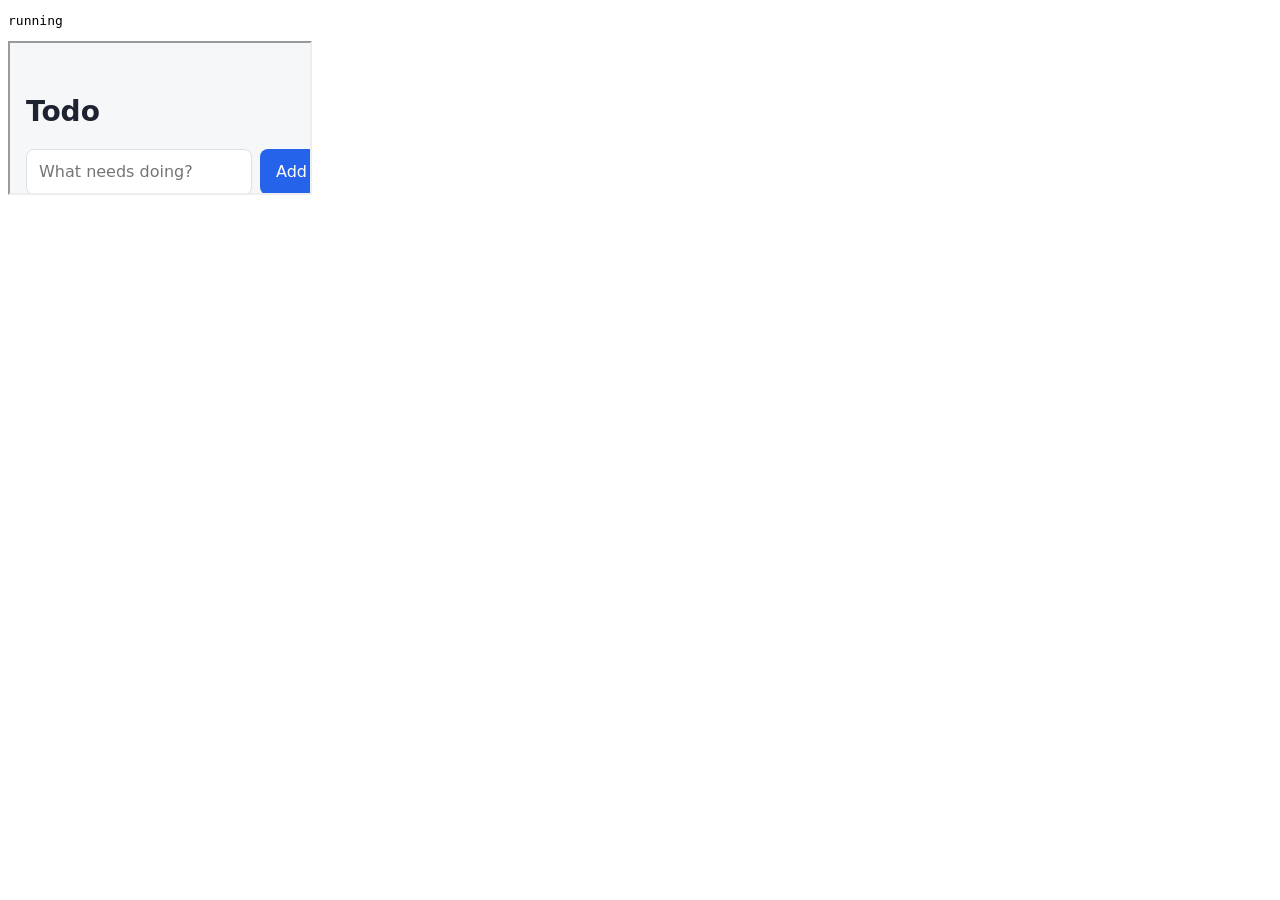
==== todo/test.html @ c5110d09 "Add todo app with IndexedDB storage (#3) Single-page app in todo/: create tasks, mark them done or n" ====
<!doctype html>
<meta charset="utf-8">
<title>Todo tests</title>
<pre id="out">running</pre>
<script type="module">
const out = document.querySelector("#out");
const log = [];
const check = (name, ok, detail = "") => log.push(`${ok ? "PASS" : "FAIL"} ${name}${detail ? " :: " + detail : ""}`);
const wait = (ms) => new Promise((r) => setTimeout(r, ms));

function loadFrame() {
  return new Promise((resolve) => {
    const f = document.createElement("iframe");
    f.src = "index.html";
    f.onload = async () => { await wait(300); resolve(f.contentDocument); };
    document.body.append(f);
  });
}

try {
  await new Promise((r) => { const q = indexedDB.deleteDatabase("todo-app"); q.onsuccess = q.onerror = q.onblocked = r; });
  let doc = await loadFrame();
  check("empty state shown", !doc.querySelector("#empty").hidden);

  const add = async (title) => {
    doc.querySelector("#new-task-title").value = title;
    doc.querySelector("#new-task").requestSubmit();
    await wait(200);
  };
  await add("   ");
  await add("Buy milk");
  await add("  Write <b>report</b>  ");
  let items = [...doc.querySelectorAll(".task")];
  check("two tasks added, blank ignored", items.length === 2, String(items.length));
  check("titles trimmed and not parsed as HTML", items[1].querySelector("span").textContent === "Write <b>report</b>" && !items[1].querySelector("b"));
  check("input cleared after add", doc.querySelector("#new-task-title").value === "");
  check("empty state hidden", doc.querySelector("#empty").hidden);
  check("count", doc.querySelector("#count").textContent === "2 of 2 left", doc.querySelector("#count").textContent);

  items[0].querySelector("input[type=checkbox]").click();
  await wait(200);
  items = [...doc.querySelectorAll(".task")];
  check("mark done", items[0].classList.contains("done") && items[0].querySelector("input").checked);
  check("count after done", doc.querySelector("#count").textContent === "1 of 2 left", doc.querySelector("#count").textContent);

  items[1].querySelector(".delete").click();
  await wait(200);
  items = [...doc.querySelectorAll(".task")];
  check("delete", items.length === 1 && items[0].querySelector("span").textContent === "Buy milk");

  document.querySelector("iframe").remove();
  doc = await loadFrame();
  items = [...doc.querySelectorAll(".task")];
  check("persists across reload", items.length === 1 && items[0].classList.contains("done"));

  items[0].querySelector("input[type=checkbox]").click();
  await wait(200);
  check("unmark done", !doc.querySelector(".task").classList.contains("done"));
} catch (e) {
  check("no exceptions", false, e && e.stack || String(e));
}
out.textContent = "DONE\n" + log.join("\n");
</script>
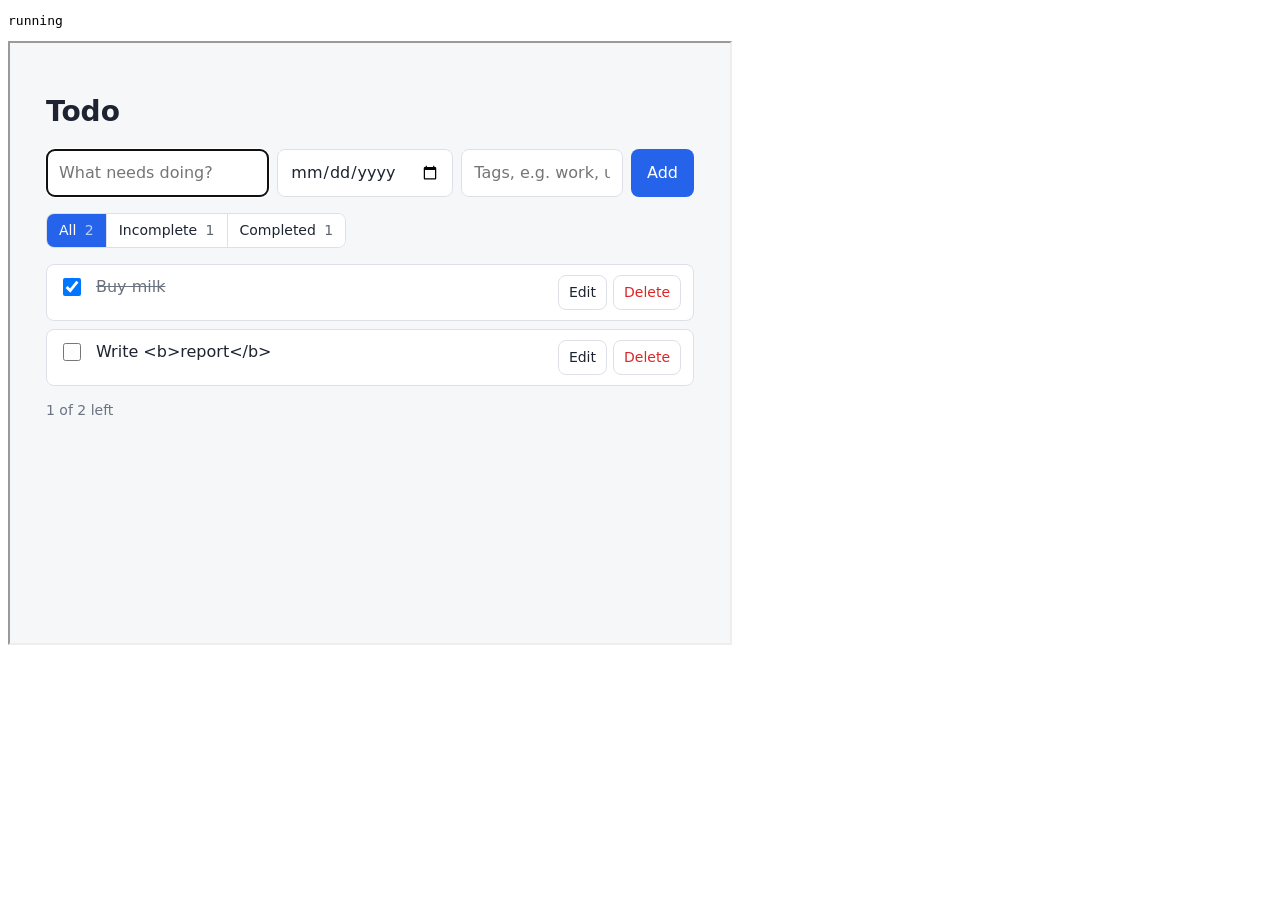
==== commit 254b26b3: "Add filters, due dates and tags to todo app (#4) - Optional due dates with overdue highlighting for " ====
--- a/todo/test.html
+++ b/todo/test.html
@@ -3,61 +3,168 @@
 <title>Todo tests</title>
 <pre id="out">running</pre>
 <script type="module">
+// Drives index.html in an iframe. Wipes the todo-app database and saved filters first.
 const out = document.querySelector("#out");
 const log = [];
 const check = (name, ok, detail = "") => log.push(`${ok ? "PASS" : "FAIL"} ${name}${detail ? " :: " + detail : ""}`);
 const wait = (ms) => new Promise((r) => setTimeout(r, ms));
 
+function ymd(offsetDays) {
+  const d = new Date();
+  d.setDate(d.getDate() + offsetDays);
+  return `${d.getFullYear()}-${String(d.getMonth() + 1).padStart(2, "0")}-${String(d.getDate()).padStart(2, "0")}`;
+}
+
 function loadFrame() {
+  document.querySelector("iframe")?.remove();
   return new Promise((resolve) => {
     const f = document.createElement("iframe");
     f.src = "index.html";
+    f.style.width = "720px";
+    f.style.height = "600px";
     f.onload = async () => { await wait(300); resolve(f.contentDocument); };
     document.body.append(f);
   });
 }
 
+function seedLegacyTask() {
+  // A task saved by the #3 version of the app, without dueDate or tags.
+  return new Promise((resolve, reject) => {
+    const open = indexedDB.open("todo-app", 1);
+    open.onupgradeneeded = () => open.result.createObjectStore("tasks", { keyPath: "id", autoIncrement: true }).createIndex("createdAt", "createdAt");
+    open.onsuccess = () => {
+      const tx = open.result.transaction("tasks", "readwrite");
+      tx.objectStore("tasks").add({ title: "Legacy task", done: false, createdAt: 1 });
+      tx.oncomplete = () => { open.result.close(); resolve(); };
+      tx.onerror = () => reject(tx.error);
+    };
+    open.onerror = () => reject(open.error);
+  });
+}
+
 try {
   await new Promise((r) => { const q = indexedDB.deleteDatabase("todo-app"); q.onsuccess = q.onerror = q.onblocked = r; });
+  localStorage.removeItem("todo-filters");
+
+  // --- #3 basics ---
   let doc = await loadFrame();
-  check("empty state shown", !doc.querySelector("#empty").hidden);
+  const $ = (s) => doc.querySelector(s);
+  const $$ = (s) => [...doc.querySelectorAll(s)];
+  check("empty state shown", !$("#empty").hidden);
 
-  const add = async (title) => {
-    doc.querySelector("#new-task-title").value = title;
-    doc.querySelector("#new-task").requestSubmit();
+  const add = async (title, due = "", tags = "") => {
+    $("#new-task-title").value = title;
+    $("#new-task-due").value = due;
+    $("#new-task-tags").value = tags;
+    $("#new-task").requestSubmit();
     await wait(200);
   };
   await add("   ");
   await add("Buy milk");
   await add("  Write <b>report</b>  ");
-  let items = [...doc.querySelectorAll(".task")];
+  let items = $$(".task");
   check("two tasks added, blank ignored", items.length === 2, String(items.length));
-  check("titles trimmed and not parsed as HTML", items[1].querySelector("span").textContent === "Write <b>report</b>" && !items[1].querySelector("b"));
-  check("input cleared after add", doc.querySelector("#new-task-title").value === "");
-  check("empty state hidden", doc.querySelector("#empty").hidden);
-  check("count", doc.querySelector("#count").textContent === "2 of 2 left", doc.querySelector("#count").textContent);
+  check("titles trimmed and not parsed as HTML", items[1].querySelector(".title").textContent === "Write <b>report</b>" && !items[1].querySelector("b"));
+  check("form cleared after add", $("#new-task-title").value === "" && $("#new-task-tags").value === "" && $("#new-task-due").value === "");
+  check("count", $("#count").textContent === "2 of 2 left", $("#count").textContent);
 
   items[0].querySelector("input[type=checkbox]").click();
   await wait(200);
-  items = [...doc.querySelectorAll(".task")];
-  check("mark done", items[0].classList.contains("done") && items[0].querySelector("input").checked);
-  check("count after done", doc.querySelector("#count").textContent === "1 of 2 left", doc.querySelector("#count").textContent);
+  check("mark done", $$(".task")[0].classList.contains("done"));
+  $$(".task")[1].querySelector(".delete").click();
+  await wait(200);
+  check("delete", $$(".task").length === 1);
 
-  items[1].querySelector(".delete").click();
-  await wait(200);
-  items = [...doc.querySelectorAll(".task")];
-  check("delete", items.length === 1 && items[0].querySelector("span").textContent === "Buy milk");
+  // --- #4 due dates and tags ---
+  await add("File taxes", ymd(-2), "Finance, URGENT, finance");
+  await add("Plan trip", ymd(5), "travel");
+  await add("Call mom", ymd(0), "");
+  items = $$(".task");
+  const taxes = items.find((li) => li.querySelector(".title").textContent === "File taxes");
+  const tags = [...taxes.querySelectorAll(".tag")].map((t) => t.textContent);
+  check("tags trimmed, lowercased, de-duplicated", JSON.stringify(tags) === '["finance","urgent"]', JSON.stringify(tags));
+  check("past due incomplete task is overdue", taxes.classList.contains("overdue") && taxes.querySelector(".due.overdue"));
+  const callMom = items.find((li) => li.querySelector(".title").textContent === "Call mom");
+  check("due today is not overdue", !callMom.classList.contains("overdue") && callMom.querySelector(".due"));
+  check("no-due task shows no badge", !items.find((li) => li.querySelector(".title").textContent === "Buy milk").querySelector(".due"));
+  check("tag filter lists tags in use", JSON.stringify([...$("#tag-filter").querySelectorAll(".tag")].map((t) => t.textContent)) === '["finance","travel","urgent"]');
 
+  // --- status filters ---
+  const statusBtn = (s) => $(`#status-filter [data-status="${s}"]`);
+  const titles = () => $$(".task .title").map((t) => t.textContent);
+  check("status counts", statusBtn("all").textContent.includes("4") && statusBtn("incomplete").textContent.includes("3") && statusBtn("completed").textContent.includes("1"),
+    ["all", "incomplete", "completed"].map((s) => statusBtn(s).textContent.trim()).join(" | "));
+  statusBtn("completed").click(); await wait(200);
+  check("completed filter", JSON.stringify(titles()) === '["Buy milk"]', JSON.stringify(titles()));
+  statusBtn("incomplete").click(); await wait(200);
+  check("incomplete filter", titles().length === 3 && !titles().includes("Buy milk"), JSON.stringify(titles()));
+
+  // --- tag filter combined with status ---
+  [...$("#tag-filter").querySelectorAll(".tag")].find((t) => t.textContent === "travel").click(); await wait(200);
+  check("tag + status filter", JSON.stringify(titles()) === '["Plan trip"]', JSON.stringify(titles()));
+  statusBtn("completed").click(); await wait(200);
+  check("no-match message", $$(".task").length === 0 && !$("#empty").hidden && $("#empty").textContent === "No tasks match these filters.");
+  statusBtn("incomplete").click(); await wait(200);
+
+  // --- filters persist across reload ---
+  doc = await loadFrame();
+  check("filters persist after reload", statusBtn("incomplete").getAttribute("aria-pressed") === "true" &&
+    [...$("#tag-filter").querySelectorAll(".tag")].find((t) => t.textContent === "travel").getAttribute("aria-pressed") === "true" &&
+    JSON.stringify(titles()) === '["Plan trip"]', JSON.stringify(titles()));
+  [...$("#tag-filter").querySelectorAll(".tag")].find((t) => t.textContent === "travel").click(); await wait(200);
+  check("clicking active tag clears it", titles().length === 3, JSON.stringify(titles()));
+  statusBtn("all").click(); await wait(200);
+
+  // --- clicking a tag on a task applies it ---
+  $$(".task").find((li) => li.querySelector(".title").textContent === "File taxes").querySelector(".tag").click(); await wait(200);
+  check("task tag chip filters", JSON.stringify(titles()) === '["File taxes"]', JSON.stringify(titles()));
+  [...$("#tag-filter").querySelectorAll(".tag")].find((t) => t.getAttribute("aria-pressed") === "true").click(); await wait(200);
+
+  // --- editing ---
+  const row = (title) => $$(".task").find((li) => li.querySelector(".title")?.textContent === title);
+  row("Plan trip").querySelector(".edit").click(); await wait(200);
+  let editor = $(".task.editing form");
+  check("edit mode opens with current values", editor && editor.querySelector(".edit-title").value === "Plan trip" && editor.querySelector(".edit-tags").value === "travel" && editor.querySelector(".edit-due").value === ymd(5));
+  editor.querySelector(".edit-title").value = "Plan summer trip";
+  editor.querySelector(".edit-due").value = ymd(-1);
+  editor.querySelector(".edit-tags").value = "Travel, family";
+  editor.requestSubmit(); await wait(200);
+  const edited = row("Plan summer trip");
+  check("edit saves title, due date and tags", edited && edited.classList.contains("overdue") &&
+    JSON.stringify([...edited.querySelectorAll(".tag")].map((t) => t.textContent)) === '["travel","family"]');
+
+  row("Call mom").querySelector(".edit").click(); await wait(200);
+  editor = $(".task.editing form");
+  editor.querySelector(".edit-title").value = "   ";
+  editor.requestSubmit(); await wait(200);
+  check("blank title rejected in edit", $(".task.editing") && !row("   "));
+  editor.dispatchEvent(new KeyboardEvent("keydown", { key: "Escape", bubbles: true })); await wait(200);
+  check("escape cancels edit", !$(".task.editing") && row("Call mom"));
+
+  row("Call mom").querySelector(".edit").click(); await wait(200);
+  $(".task.editing form .edit-tags").value = "family";
+  $(".task.editing form button.secondary").click(); await wait(200);
+  check("cancel discards changes", row("Call mom").querySelectorAll(".tag").length === 0);
+
+  // --- completing an overdue task clears the overdue highlight ---
+  row("File taxes").querySelector("input[type=checkbox]").click(); await wait(200);
+  check("done task is not overdue", !row("File taxes").classList.contains("overdue"));
+
+  // --- a deleted tag disappears from the filter, and a saved filter on it resets ---
+  [...$("#tag-filter").querySelectorAll(".tag")].find((t) => t.textContent === "family").click(); await wait(200);
+  row("Plan summer trip").querySelector(".delete").click(); await wait(200);
+  check("stale tag filter resets", ![...$("#tag-filter").querySelectorAll(".tag")].some((t) => t.textContent === "family") && titles().length === 3, JSON.stringify(titles()));
+
+  // --- legacy tasks from #3 still load ---
   document.querySelector("iframe").remove();
+  await wait(100);
+  await new Promise((r) => { const q = indexedDB.deleteDatabase("todo-app"); q.onsuccess = q.onerror = q.onblocked = r; });
+  await seedLegacyTask();
+  localStorage.removeItem("todo-filters");
   doc = await loadFrame();
-  items = [...doc.querySelectorAll(".task")];
-  check("persists across reload", items.length === 1 && items[0].classList.contains("done"));
-
-  items[0].querySelector("input[type=checkbox]").click();
-  await wait(200);
-  check("unmark done", !doc.querySelector(".task").classList.contains("done"));
+  check("legacy task without due date or tags renders", titles()[0] === "Legacy task" && !$(".task .due") && !$(".task .tag"));
 } catch (e) {
-  check("no exceptions", false, e && e.stack || String(e));
+  check("no exceptions", false, (e && e.stack) || String(e));
 }
 out.textContent = "DONE\n" + log.join("\n");
 </script>
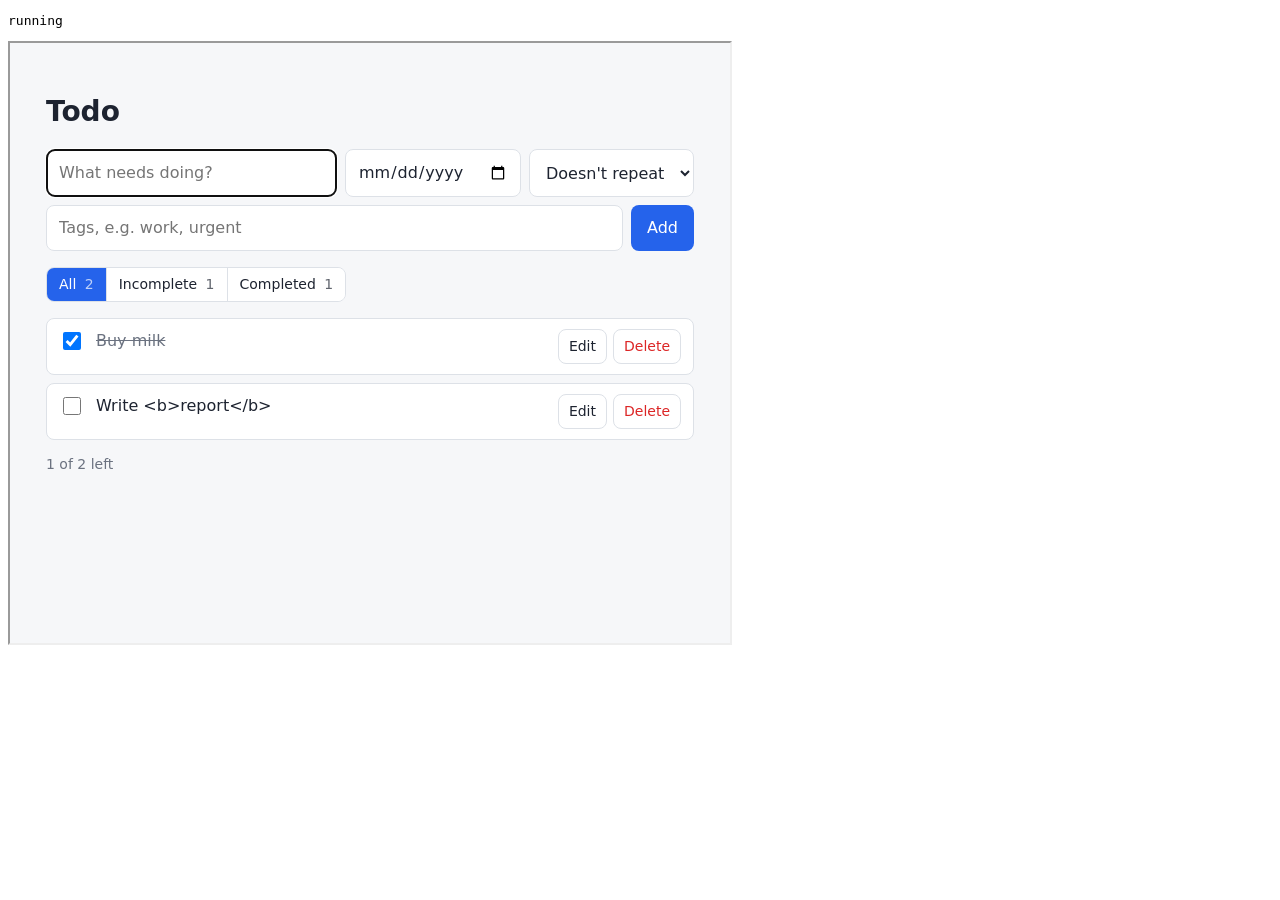
==== commit 4b185352: "Add recurring tasks to todo app (#5) - Repeat option (Daily / Weekly / Monthly / Yearly) in the add " ====
--- a/todo/test.html
+++ b/todo/test.html
@@ -3,6 +3,7 @@
 <title>Todo tests</title>
 <pre id="out">running</pre>
 <script type="module">
+import { nextDueDate } from "./recurrence.js";
 // Drives index.html in an iframe. Wipes the todo-app database and saved filters first.
 const out = document.querySelector("#out");
 const log = [];
@@ -43,6 +44,24 @@
 }
 
 try {
+  // --- #5 recurrence date maths (pure functions) ---
+  const nd = (...a) => nextDueDate(...a);
+  const cases = [
+    ["daily: next day", nd("2026-10-26", "daily", "2026-10-26"), "2026-10-27"],
+    ["daily: across month end", nd("2026-10-31", "daily", "2026-10-31"), "2026-11-01"],
+    ["daily: overdue skips ahead to today", nd("2026-10-01", "daily", "2026-10-26"), "2026-10-26"],
+    ["weekly: +7 days", nd("2026-10-26", "weekly", "2026-10-26"), "2026-11-02"],
+    ["weekly: overdue keeps weekday", nd("2026-10-01", "weekly", "2026-10-26"), "2026-10-29"],
+    ["monthly: Dec -> Jan", nd("2026-12-15", "monthly", "2026-12-15"), "2027-01-15"],
+    ["monthly: 31 Jan -> 28 Feb", nd("2026-01-31", "monthly", "2026-01-31"), "2026-02-28"],
+    ["monthly: back to 31 Mar via anchor", nd("2026-02-28", "monthly", "2026-02-28", 31), "2026-03-31"],
+    ["monthly: 31 Jan -> 29 Feb in a leap year", nd("2028-01-31", "monthly", "2028-01-31"), "2028-02-29"],
+    ["yearly: 29 Feb -> 28 Feb", nd("2028-02-29", "yearly", "2028-02-29"), "2029-02-28"],
+    ["yearly: back to 29 Feb in a leap year", nd("2031-02-28", "yearly", "2031-02-28", 29), "2032-02-29"],
+    ["early completion keeps the schedule", nd("2026-11-10", "weekly", "2026-10-26"), "2026-11-17"],
+  ];
+  for (const [name, got, want] of cases) check(name, got === want, got);
+
   await new Promise((r) => { const q = indexedDB.deleteDatabase("todo-app"); q.onsuccess = q.onerror = q.onblocked = r; });
   localStorage.removeItem("todo-filters");
 
@@ -52,10 +71,11 @@
   const $$ = (s) => [...doc.querySelectorAll(s)];
   check("empty state shown", !$("#empty").hidden);
 
-  const add = async (title, due = "", tags = "") => {
+  const add = async (title, due = "", tags = "", repeat = "none") => {
     $("#new-task-title").value = title;
     $("#new-task-due").value = due;
     $("#new-task-tags").value = tags;
+    $("#new-task-repeat").value = repeat;
     $("#new-task").requestSubmit();
     await wait(200);
   };
@@ -155,6 +175,41 @@
   row("Plan summer trip").querySelector(".delete").click(); await wait(200);
   check("stale tag filter resets", ![...$("#tag-filter").querySelectorAll(".tag")].some((t) => t.textContent === "family") && titles().length === 3, JSON.stringify(titles()));
 
+  // --- #5 recurring tasks in the UI ---
+  const label = (d) => { const [y, m, dd] = d.split("-").map(Number); return new Date(y, m - 1, dd).toLocaleDateString(undefined, { day: "numeric", month: "short" }); };
+  const rows = (title) => $$(".task").filter((li) => li.querySelector(".title")?.textContent === title);
+  await add("Water plants", ymd(0), "home", "daily");
+  let plants = rows("Water plants");
+  check("recurring task shows its repeat badge", plants.length === 1 && plants[0].querySelector(".repeat")?.textContent === "↻ Daily");
+  plants[0].querySelector("input[type=checkbox]").click(); await wait(300);
+  plants = rows("Water plants");
+  const doneCopy = plants.find((li) => li.classList.contains("done"));
+  const nextCopy = plants.find((li) => !li.classList.contains("done"));
+  check("ticking a recurring task keeps it done and adds the next one", plants.length === 2 && doneCopy && nextCopy, String(plants.length));
+  check("next occurrence is due tomorrow and keeps tags and repeat",
+    nextCopy && nextCopy.querySelector(".due").textContent === `Due ${label(ymd(1))}` &&
+    nextCopy.querySelector(".tag")?.textContent === "home" && nextCopy.querySelector(".repeat")?.textContent === "↻ Daily");
+  doneCopy.querySelector("input[type=checkbox]").click(); await wait(200);
+  const reTick = rows("Water plants").filter((li) => !li.classList.contains("done"));
+  reTick[0].querySelector("input[type=checkbox]").click(); await wait(300);
+  check("unticking and re-ticking creates no duplicate", rows("Water plants").length === 2, String(rows("Water plants").length));
+
+  await add("Team report", ymd(-20), "work", "weekly");
+  rows("Team report")[0].querySelector("input[type=checkbox]").click(); await wait(300);
+  const report = rows("Team report").find((li) => !li.classList.contains("done"));
+  check("overdue weekly task skips ahead to the next weekly date", rows("Team report").length === 2 && report && report.querySelector(".due").textContent === `Due ${label(ymd(1))}`, report?.querySelector(".due").textContent);
+
+  await add("Stretch", "", "", "daily");
+  check("repeat without a date starts today", rows("Stretch")[0]?.querySelector(".due")?.textContent === `Due ${label(ymd(0))}`);
+
+  rows("Stretch")[0].querySelector(".edit").click(); await wait(200);
+  check("edit form shows the repeat setting", $(".task.editing .edit-repeat")?.value === "daily");
+  $(".task.editing .edit-repeat").value = "none";
+  $(".task.editing form").requestSubmit(); await wait(200);
+  check("setting repeat to None removes the badge", rows("Stretch").length === 1 && !rows("Stretch")[0].querySelector(".repeat"));
+  rows("Stretch")[0].querySelector("input[type=checkbox]").click(); await wait(300);
+  check("a task that no longer repeats doesn't spawn", rows("Stretch").length === 1);
+
   // --- legacy tasks from #3 still load ---
   document.querySelector("iframe").remove();
   await wait(100);
@@ -162,7 +217,7 @@
   await seedLegacyTask();
   localStorage.removeItem("todo-filters");
   doc = await loadFrame();
-  check("legacy task without due date or tags renders", titles()[0] === "Legacy task" && !$(".task .due") && !$(".task .tag"));
+  check("legacy task without due date, tags or repeat renders", titles()[0] === "Legacy task" && !$(".task .due") && !$(".task .tag") && !$(".task .repeat"));
 } catch (e) {
   check("no exceptions", false, (e && e.stack) || String(e));
 }
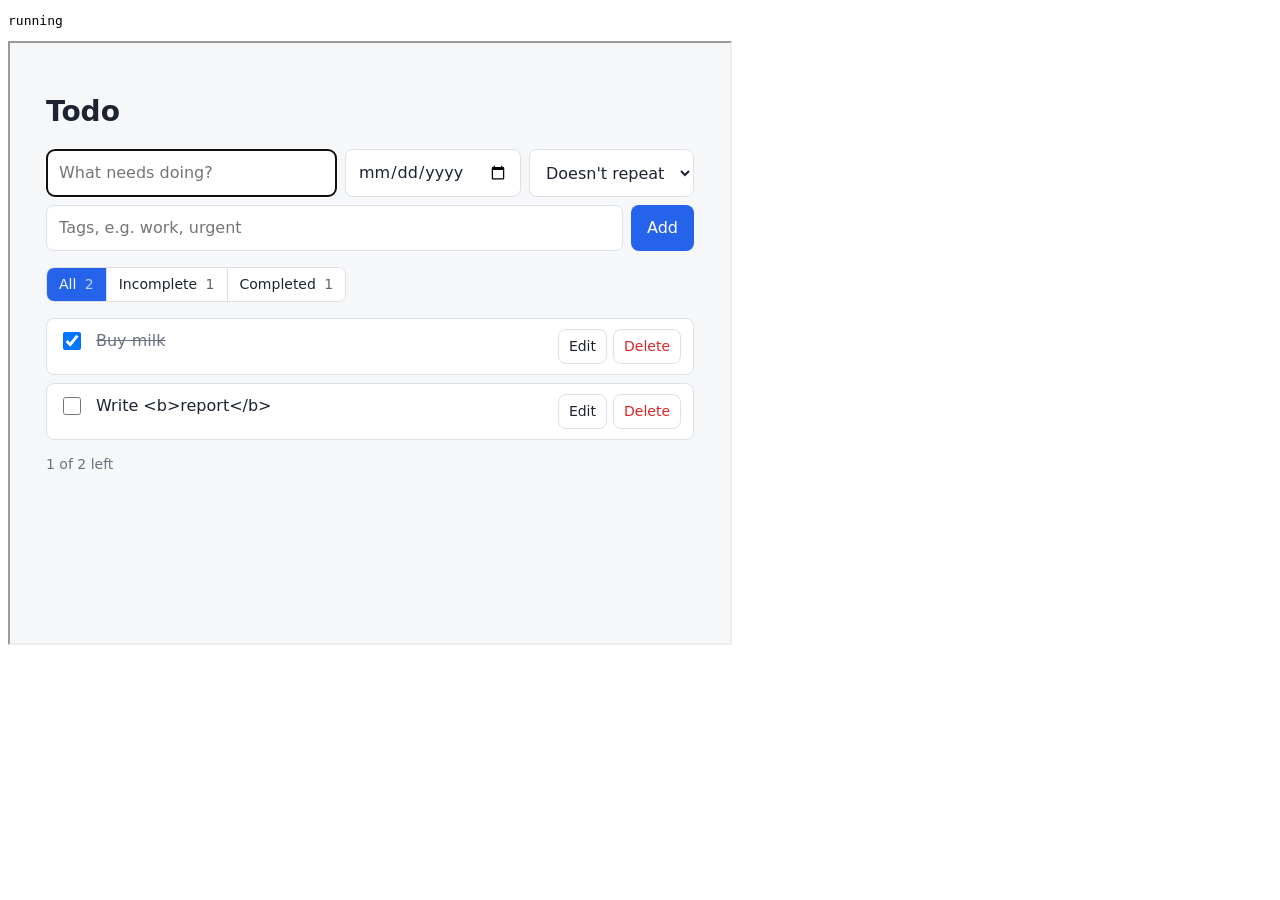
==== commit 56ee6843: "Test that an unknown repeat type throws Co-Authored-By: Claude Opus 5.5 <noreply@anthropic.com>" ====
--- a/todo/test.html
+++ b/todo/test.html
@@ -61,6 +61,9 @@
     ["early completion keeps the schedule", nd("2026-11-10", "weekly", "2026-10-26"), "2026-11-17"],
   ];
   for (const [name, got, want] of cases) check(name, got === want, got);
+  let unknownRepeat = "no error";
+  try { nd("2026-10-26", "fortnightly", "2026-10-26"); } catch (e) { unknownRepeat = e.message; }
+  check("unknown repeat type throws", unknownRepeat === "Unknown repeat: fortnightly", unknownRepeat);
 
   await new Promise((r) => { const q = indexedDB.deleteDatabase("todo-app"); q.onsuccess = q.onerror = q.onblocked = r; });
   localStorage.removeItem("todo-filters");
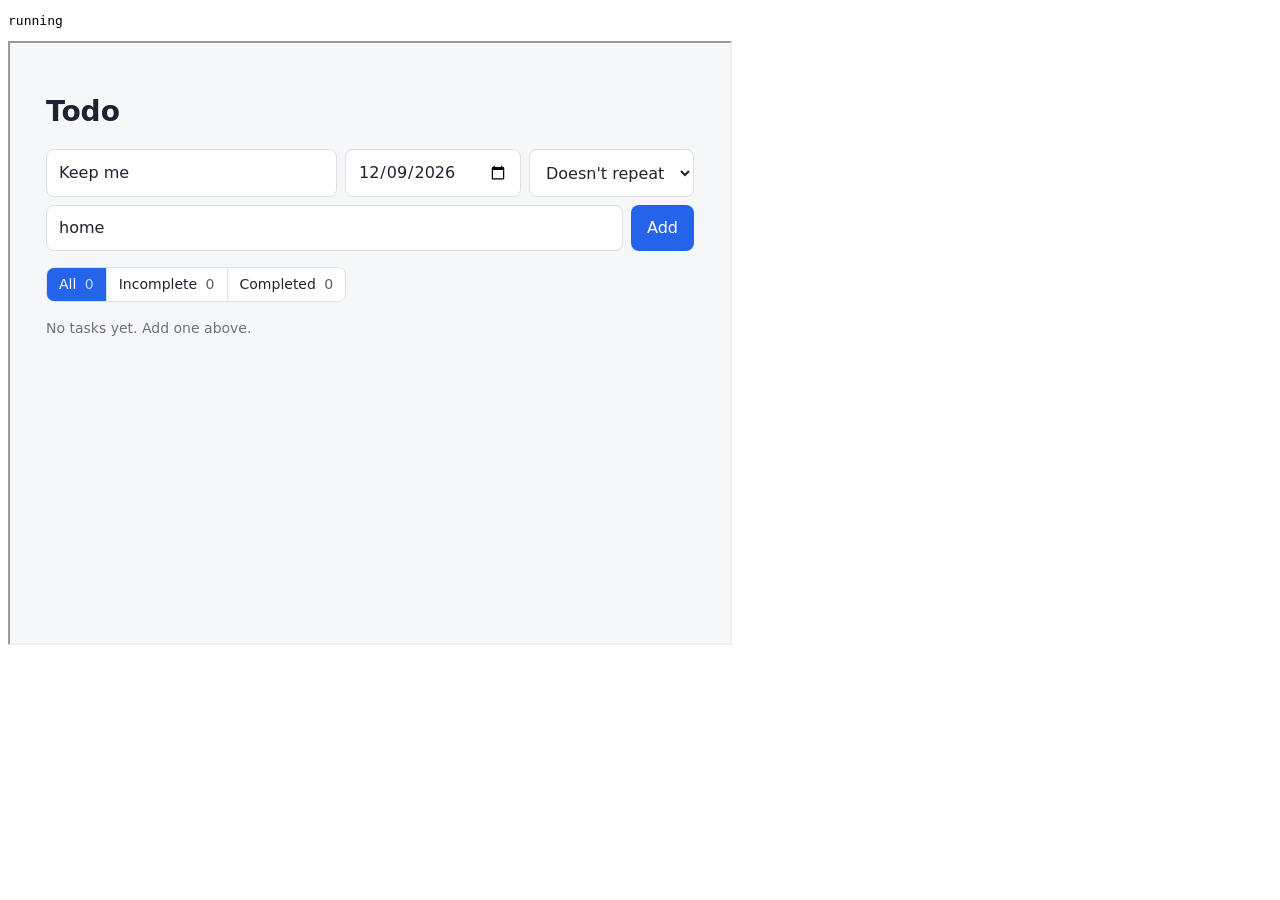
==== commit 90901a5d: "Show storage errors in the todo app and rebuild its tests as isolated cases Co-Authored-By: Claude O" ====
--- a/todo/test.html
+++ b/todo/test.html
@@ -4,225 +4,517 @@
 <pre id="out">running</pre>
 <script type="module">
 import { nextDueDate } from "./recurrence.js";
-// Drives index.html in an iframe. Wipes the todo-app database and saved filters first.
+
+// Drives index.html in an iframe, opened as index.html?ns=test so it uses its own
+// database ("todo-app-test") and saved filters. Your real tasks are never touched.
+//
+// Each test starts from an empty database and a fresh page, and reports its checks on
+// its own, so one failure can't hide or cause another. Tests wait for the app to finish
+// rendering (it counts renders in <body data-renders>) instead of sleeping.
+
+const NS = "test";
+const DB_NAME = `todo-app-${NS}`;
+const FILTERS_KEY = `todo-filters-${NS}`;
+const TIMEOUT_MS = 3000;
+
 const out = document.querySelector("#out");
 const log = [];
-const check = (name, ok, detail = "") => log.push(`${ok ? "PASS" : "FAIL"} ${name}${detail ? " :: " + detail : ""}`);
-const wait = (ms) => new Promise((r) => setTimeout(r, ms));
-
+const tests = [];
+let current = "";
+
+// openApp: false for tests that don't need the app, or that set up the database first.
+const test = (name, fn, { openApp = true } = {}) => tests.push({ name, fn, openApp });
+const check = (name, ok, detail = "") => log.push(`${ok ? "PASS" : "FAIL"} ${current} › ${name}${detail ? " :: " + detail : ""}`);
+
+// --- dates ---
 function ymd(offsetDays) {
   const d = new Date();
   d.setDate(d.getDate() + offsetDays);
   return `${d.getFullYear()}-${String(d.getMonth() + 1).padStart(2, "0")}-${String(d.getDate()).padStart(2, "0")}`;
 }
-
-function loadFrame() {
-  document.querySelector("iframe")?.remove();
-  return new Promise((resolve) => {
-    const f = document.createElement("iframe");
-    f.src = "index.html";
-    f.style.width = "720px";
-    f.style.height = "600px";
-    f.onload = async () => { await wait(300); resolve(f.contentDocument); };
-    document.body.append(f);
+function label(date) {
+  const [y, m, d] = date.split("-").map(Number);
+  return new Date(y, m - 1, d).toLocaleDateString(undefined, { day: "numeric", month: "short" });
+}
+
+// --- waiting ---
+async function waitFor(condition, what) {
+  const start = performance.now();
+  while (performance.now() - start < TIMEOUT_MS) {
+    try {
+      const value = condition();
+      if (value) return value;
+    } catch {}
+    await new Promise((r) => setTimeout(r, 10));
+  }
+  throw new Error(`timed out after ${TIMEOUT_MS} ms waiting for ${what}`);
+}
+
+// --- the app under test ---
+let frame = null;
+let doc = null;
+const win = () => frame.contentWindow;
+const $ = (s) => doc.querySelector(s);
+const $$ = (s) => [...doc.querySelectorAll(s)];
+const renders = () => Number(doc?.body?.dataset.renders || 0);
+const titles = () => $$(".task .title").map((t) => t.textContent);
+const row = (title) => $$(".task").find((li) => li.querySelector(".title")?.textContent === title);
+const rows = (title) => $$(".task").filter((li) => li.querySelector(".title")?.textContent === title);
+const tagsOf = (li) => [...li.querySelectorAll(".tag")].map((t) => t.textContent);
+const statusBtn = (s) => $(`#status-filter [data-status="${s}"]`);
+const filterTag = (name) => [...$("#tag-filter").querySelectorAll(".tag")].find((t) => t.textContent === name);
+const errorShown = () => !$("#error").hidden && $("#error").textContent.length > 0;
+
+// Opens (or reopens) the app. Reopening is how the tests check what was really saved.
+async function open({ expectRender = true } = {}) {
+  frame?.remove();
+  frame = document.createElement("iframe");
+  frame.src = `index.html?ns=${NS}`;
+  frame.style.width = "720px";
+  frame.style.height = "600px";
+  await new Promise((resolve) => {
+    frame.onload = resolve;
+    document.body.append(frame);
   });
-}
-
-function seedLegacyTask() {
-  // A task saved by the #3 version of the app, without dueDate or tags.
+  doc = frame.contentDocument;
+  if (expectRender) await waitFor(() => renders() > 0, "the app's first render");
+}
+
+// Runs an action and waits until the app has rendered its result.
+async function act(action, what) {
+  const before = renders();
+  action();
+  await waitFor(() => renders() > before, what);
+}
+
+function fill({ title = "", due = "", tags = "", repeat = "none" }) {
+  $("#new-task-title").value = title;
+  $("#new-task-due").value = due;
+  $("#new-task-tags").value = tags;
+  $("#new-task-repeat").value = repeat;
+}
+
+async function add(title, options = {}) {
+  fill({ title, ...options });
+  await act(() => $("#new-task").requestSubmit(), `"${title}" to be added`);
+}
+
+const tick = (title) => act(() => row(title).querySelector("input[type=checkbox]").click(), `"${title}" to toggle`);
+
+async function edit(title, changes, { submit = true } = {}) {
+  await act(() => row(title).querySelector(".edit").click(), `the editor for "${title}"`);
+  const editor = $(".task.editing form");
+  for (const [field, value] of Object.entries(changes)) editor.querySelector(`.edit-${field}`).value = value;
+  if (submit) await act(() => editor.requestSubmit(), `the edit to "${title}" to save`);
+  return editor;
+}
+
+// Makes one storage method fail inside the app's page until the page is reloaded.
+// By default it throws at once; `failure` can instead make the database reject the write.
+function breakStorage(method, failure = () => { throw new DOMException("Simulated storage failure", "QuotaExceededError"); }) {
+  const proto = win().IDBObjectStore.prototype;
+  const original = proto[method];
+  proto[method] = function (...args) { return failure.call(this, original, args); };
+  return () => { proto[method] = original; };
+}
+
+// --- database helpers (this page shares the app's origin, so it can reach its database) ---
+function deleteDb() {
   return new Promise((resolve, reject) => {
-    const open = indexedDB.open("todo-app", 1);
-    open.onupgradeneeded = () => open.result.createObjectStore("tasks", { keyPath: "id", autoIncrement: true }).createIndex("createdAt", "createdAt");
-    open.onsuccess = () => {
-      const tx = open.result.transaction("tasks", "readwrite");
-      tx.objectStore("tasks").add({ title: "Legacy task", done: false, createdAt: 1 });
-      tx.oncomplete = () => { open.result.close(); resolve(); };
-      tx.onerror = () => reject(tx.error);
-    };
-    open.onerror = () => reject(open.error);
+    const request = indexedDB.deleteDatabase(DB_NAME);
+    request.onsuccess = resolve;
+    request.onerror = () => reject(request.error);
   });
 }
 
-try {
-  // --- #5 recurrence date maths (pure functions) ---
-  const nd = (...a) => nextDueDate(...a);
+function createDb(version) {
+  return new Promise((resolve, reject) => {
+    const request = indexedDB.open(DB_NAME, version);
+    request.onupgradeneeded = () => request.result.createObjectStore("tasks", { keyPath: "id", autoIncrement: true }).createIndex("createdAt", "createdAt");
+    request.onsuccess = () => resolve(request.result);
+    request.onerror = () => reject(request.error);
+  });
+}
+
+// A task saved by the #3 version of the app, without due date, tags or repeat.
+async function seedLegacyTask() {
+  const db = await createDb(1);
+  await new Promise((resolve, reject) => {
+    const tx = db.transaction("tasks", "readwrite");
+    tx.objectStore("tasks").add({ title: "Legacy task", done: false, createdAt: 1 });
+    tx.oncomplete = resolve;
+    tx.onerror = () => reject(tx.error);
+  });
+  db.close();
+}
+
+async function reset() {
+  frame?.remove();
+  frame = doc = null;
+  await deleteDb();
+  localStorage.removeItem(FILTERS_KEY);
+}
+
+// ======================================================================
+// Recurrence date maths (pure functions, #5)
+// ======================================================================
+
+test("recurrence: next due dates", async () => {
   const cases = [
-    ["daily: next day", nd("2026-10-26", "daily", "2026-10-26"), "2026-10-27"],
-    ["daily: across month end", nd("2026-10-31", "daily", "2026-10-31"), "2026-11-01"],
-    ["daily: overdue skips ahead to today", nd("2026-10-01", "daily", "2026-10-26"), "2026-10-26"],
-    ["weekly: +7 days", nd("2026-10-26", "weekly", "2026-10-26"), "2026-11-02"],
-    ["weekly: overdue keeps weekday", nd("2026-10-01", "weekly", "2026-10-26"), "2026-10-29"],
-    ["monthly: Dec -> Jan", nd("2026-12-15", "monthly", "2026-12-15"), "2027-01-15"],
-    ["monthly: 31 Jan -> 28 Feb", nd("2026-01-31", "monthly", "2026-01-31"), "2026-02-28"],
-    ["monthly: back to 31 Mar via anchor", nd("2026-02-28", "monthly", "2026-02-28", 31), "2026-03-31"],
-    ["monthly: 31 Jan -> 29 Feb in a leap year", nd("2028-01-31", "monthly", "2028-01-31"), "2028-02-29"],
-    ["yearly: 29 Feb -> 28 Feb", nd("2028-02-29", "yearly", "2028-02-29"), "2029-02-28"],
-    ["yearly: back to 29 Feb in a leap year", nd("2031-02-28", "yearly", "2031-02-28", 29), "2032-02-29"],
-    ["early completion keeps the schedule", nd("2026-11-10", "weekly", "2026-10-26"), "2026-11-17"],
+    ["daily: next day", ["2026-10-26", "daily", "2026-10-26"], "2026-10-27"],
+    ["daily: across month end", ["2026-10-31", "daily", "2026-10-31"], "2026-11-01"],
+    ["daily: overdue skips ahead to today", ["2026-10-01", "daily", "2026-10-26"], "2026-10-26"],
+    ["weekly: +7 days", ["2026-10-26", "weekly", "2026-10-26"], "2026-11-02"],
+    ["weekly: overdue keeps weekday", ["2026-10-01", "weekly", "2026-10-26"], "2026-10-29"],
+    ["monthly: Dec -> Jan", ["2026-12-15", "monthly", "2026-12-15"], "2027-01-15"],
+    ["monthly: 31 Jan -> 28 Feb", ["2026-01-31", "monthly", "2026-01-31"], "2026-02-28"],
+    ["monthly: back to 31 Mar via anchor", ["2026-02-28", "monthly", "2026-02-28", 31], "2026-03-31"],
+    ["monthly: 31 Jan -> 29 Feb in a leap year", ["2028-01-31", "monthly", "2028-01-31"], "2028-02-29"],
+    ["yearly: 29 Feb -> 28 Feb", ["2028-02-29", "yearly", "2028-02-29"], "2029-02-28"],
+    ["yearly: back to 29 Feb in a leap year", ["2031-02-28", "yearly", "2031-02-28", 29], "2032-02-29"],
+    ["early completion keeps the schedule", ["2026-11-10", "weekly", "2026-10-26"], "2026-11-17"],
   ];
-  for (const [name, got, want] of cases) check(name, got === want, got);
-  let unknownRepeat = "no error";
-  try { nd("2026-10-26", "fortnightly", "2026-10-26"); } catch (e) { unknownRepeat = e.message; }
-  check("unknown repeat type throws", unknownRepeat === "Unknown repeat: fortnightly", unknownRepeat);
-
-  await new Promise((r) => { const q = indexedDB.deleteDatabase("todo-app"); q.onsuccess = q.onerror = q.onblocked = r; });
-  localStorage.removeItem("todo-filters");
-
-  // --- #3 basics ---
-  let doc = await loadFrame();
-  const $ = (s) => doc.querySelector(s);
-  const $$ = (s) => [...doc.querySelectorAll(s)];
-  check("empty state shown", !$("#empty").hidden);
-
-  const add = async (title, due = "", tags = "", repeat = "none") => {
-    $("#new-task-title").value = title;
-    $("#new-task-due").value = due;
-    $("#new-task-tags").value = tags;
-    $("#new-task-repeat").value = repeat;
-    $("#new-task").requestSubmit();
-    await wait(200);
-  };
-  await add("   ");
+  for (const [name, args, want] of cases) {
+    const got = nextDueDate(...args);
+    check(name, got === want, got);
+  }
+  let error = "no error";
+  try { nextDueDate("2026-10-26", "fortnightly", "2026-10-26"); } catch (e) { error = e.message; }
+  check("unknown repeat type throws", error === "Unknown repeat: fortnightly", error);
+}, { openApp: false });
+
+// ======================================================================
+// Basics (#3)
+// ======================================================================
+
+test("add, complete and delete", async () => {
+  check("empty state shown", !$("#empty").hidden && $("#empty").textContent === "No tasks yet. Add one above.");
+
   await add("Buy milk");
   await add("  Write <b>report</b>  ");
-  let items = $$(".task");
-  check("two tasks added, blank ignored", items.length === 2, String(items.length));
-  check("titles trimmed and not parsed as HTML", items[1].querySelector(".title").textContent === "Write <b>report</b>" && !items[1].querySelector("b"));
+  check("two tasks added", titles().length === 2, JSON.stringify(titles()));
+  check("titles trimmed and not parsed as HTML", row("Write <b>report</b>") && !$(".task .title b"));
   check("form cleared after add", $("#new-task-title").value === "" && $("#new-task-tags").value === "" && $("#new-task-due").value === "");
   check("count", $("#count").textContent === "2 of 2 left", $("#count").textContent);
 
-  items[0].querySelector("input[type=checkbox]").click();
-  await wait(200);
-  check("mark done", $$(".task")[0].classList.contains("done"));
-  $$(".task")[1].querySelector(".delete").click();
-  await wait(200);
-  check("delete", $$(".task").length === 1);
-
-  // --- #4 due dates and tags ---
-  await add("File taxes", ymd(-2), "Finance, URGENT, finance");
-  await add("Plan trip", ymd(5), "travel");
-  await add("Call mom", ymd(0), "");
-  items = $$(".task");
-  const taxes = items.find((li) => li.querySelector(".title").textContent === "File taxes");
-  const tags = [...taxes.querySelectorAll(".tag")].map((t) => t.textContent);
-  check("tags trimmed, lowercased, de-duplicated", JSON.stringify(tags) === '["finance","urgent"]', JSON.stringify(tags));
-  check("past due incomplete task is overdue", taxes.classList.contains("overdue") && taxes.querySelector(".due.overdue"));
-  const callMom = items.find((li) => li.querySelector(".title").textContent === "Call mom");
-  check("due today is not overdue", !callMom.classList.contains("overdue") && callMom.querySelector(".due"));
-  check("no-due task shows no badge", !items.find((li) => li.querySelector(".title").textContent === "Buy milk").querySelector(".due"));
+  await tick("Buy milk");
+  check("mark done", row("Buy milk").classList.contains("done") && row("Buy milk").querySelector("input").checked);
+  check("count after done", $("#count").textContent === "1 of 2 left", $("#count").textContent);
+
+  await act(() => row("Write <b>report</b>").querySelector(".delete").click(), "the delete");
+  check("delete removes the task", JSON.stringify(titles()) === '["Buy milk"]', JSON.stringify(titles()));
+});
+
+test("blank titles are not added", async () => {
+  fill({ title: "    " });
+  $("#new-task").requestSubmit();
+  // A blank title causes no render, so reopen the app to check nothing was saved.
+  await open();
+  check("nothing saved", titles().length === 0 && !$("#empty").hidden, JSON.stringify(titles()));
+});
+
+test("changes survive a reload", async () => {
+  await add("Keep me", { due: ymd(3), tags: "home" });
+  await add("Finish me");
+  await add("Rename me", { tags: "work" });
+  await add("Delete me");
+  await tick("Finish me");
+  await edit("Rename me", { title: "Renamed", tags: "work, urgent", due: ymd(-1) });
+  await act(() => row("Delete me").querySelector(".delete").click(), "the delete");
+
+  await open();
+  check("same tasks after reload, in order", JSON.stringify(titles()) === '["Keep me","Finish me","Renamed"]', JSON.stringify(titles()));
+  check("old title and deleted task are gone", !row("Rename me") && !row("Delete me"));
+  check("completed state saved", row("Finish me").classList.contains("done") && row("Finish me").querySelector("input").checked);
+  check("edited tags and due date saved", JSON.stringify(tagsOf(row("Renamed"))) === '["work","urgent"]' && row("Renamed").classList.contains("overdue"),
+    JSON.stringify(tagsOf(row("Renamed"))));
+  check("untouched task kept its due date and tags", row("Keep me").querySelector(".due").textContent === `Due ${label(ymd(3))}` &&
+    JSON.stringify(tagsOf(row("Keep me"))) === '["home"]');
+});
+
+test("legacy task without due date, tags or repeat still loads", async () => {
+  await seedLegacyTask();
+  await open();
+  check("legacy task renders", JSON.stringify(titles()) === '["Legacy task"]' && !$(".task .due") && !$(".task .tag") && !$(".task .repeat"), JSON.stringify(titles()));
+}, { openApp: false });
+
+// ======================================================================
+// Due dates, tags and filters (#4)
+// ======================================================================
+
+async function seedFilterTasks() {
+  await add("Buy milk");
+  await add("File taxes", { due: ymd(-2), tags: "Finance, URGENT, finance" });
+  await add("Plan trip", { due: ymd(5), tags: "travel" });
+  await add("Call mom", { due: ymd(0) });
+  await tick("Buy milk");
+}
+
+test("due dates and tags", async () => {
+  await seedFilterTasks();
+  check("tags trimmed, lowercased, de-duplicated", JSON.stringify(tagsOf(row("File taxes"))) === '["finance","urgent"]', JSON.stringify(tagsOf(row("File taxes"))));
+  check("past due incomplete task is overdue", row("File taxes").classList.contains("overdue") && row("File taxes").querySelector(".due.overdue"));
+  check("due today is not overdue", !row("Call mom").classList.contains("overdue") && row("Call mom").querySelector(".due").textContent === `Due ${label(ymd(0))}`);
+  check("no-due task shows no badge", !row("Buy milk").querySelector(".due"));
   check("tag filter lists tags in use", JSON.stringify([...$("#tag-filter").querySelectorAll(".tag")].map((t) => t.textContent)) === '["finance","travel","urgent"]');
-
-  // --- status filters ---
-  const statusBtn = (s) => $(`#status-filter [data-status="${s}"]`);
-  const titles = () => $$(".task .title").map((t) => t.textContent);
+  await tick("File taxes");
+  check("done task is not overdue", !row("File taxes").classList.contains("overdue"));
+});
+
+test("status and tag filters", async () => {
+  await seedFilterTasks();
   check("status counts", statusBtn("all").textContent.includes("4") && statusBtn("incomplete").textContent.includes("3") && statusBtn("completed").textContent.includes("1"),
     ["all", "incomplete", "completed"].map((s) => statusBtn(s).textContent.trim()).join(" | "));
-  statusBtn("completed").click(); await wait(200);
+  await act(() => statusBtn("completed").click(), "the completed filter");
   check("completed filter", JSON.stringify(titles()) === '["Buy milk"]', JSON.stringify(titles()));
-  statusBtn("incomplete").click(); await wait(200);
+  await act(() => statusBtn("incomplete").click(), "the incomplete filter");
   check("incomplete filter", titles().length === 3 && !titles().includes("Buy milk"), JSON.stringify(titles()));
-
-  // --- tag filter combined with status ---
-  [...$("#tag-filter").querySelectorAll(".tag")].find((t) => t.textContent === "travel").click(); await wait(200);
+  await act(() => filterTag("travel").click(), "the travel filter");
   check("tag + status filter", JSON.stringify(titles()) === '["Plan trip"]', JSON.stringify(titles()));
-  statusBtn("completed").click(); await wait(200);
-  check("no-match message", $$(".task").length === 0 && !$("#empty").hidden && $("#empty").textContent === "No tasks match these filters.");
-  statusBtn("incomplete").click(); await wait(200);
-
-  // --- filters persist across reload ---
-  doc = await loadFrame();
+  await act(() => statusBtn("completed").click(), "the completed filter");
+  check("no-match message", titles().length === 0 && !$("#empty").hidden && $("#empty").textContent === "No tasks match these filters.");
+  await act(() => statusBtn("incomplete").click(), "the incomplete filter");
+
+  await open();
   check("filters persist after reload", statusBtn("incomplete").getAttribute("aria-pressed") === "true" &&
-    [...$("#tag-filter").querySelectorAll(".tag")].find((t) => t.textContent === "travel").getAttribute("aria-pressed") === "true" &&
-    JSON.stringify(titles()) === '["Plan trip"]', JSON.stringify(titles()));
-  [...$("#tag-filter").querySelectorAll(".tag")].find((t) => t.textContent === "travel").click(); await wait(200);
-  check("clicking active tag clears it", titles().length === 3, JSON.stringify(titles()));
-  statusBtn("all").click(); await wait(200);
-
-  // --- clicking a tag on a task applies it ---
-  $$(".task").find((li) => li.querySelector(".title").textContent === "File taxes").querySelector(".tag").click(); await wait(200);
-  check("task tag chip filters", JSON.stringify(titles()) === '["File taxes"]', JSON.stringify(titles()));
-  [...$("#tag-filter").querySelectorAll(".tag")].find((t) => t.getAttribute("aria-pressed") === "true").click(); await wait(200);
-
-  // --- editing ---
-  const row = (title) => $$(".task").find((li) => li.querySelector(".title")?.textContent === title);
-  row("Plan trip").querySelector(".edit").click(); await wait(200);
-  let editor = $(".task.editing form");
-  check("edit mode opens with current values", editor && editor.querySelector(".edit-title").value === "Plan trip" && editor.querySelector(".edit-tags").value === "travel" && editor.querySelector(".edit-due").value === ymd(5));
-  editor.querySelector(".edit-title").value = "Plan summer trip";
-  editor.querySelector(".edit-due").value = ymd(-1);
-  editor.querySelector(".edit-tags").value = "Travel, family";
-  editor.requestSubmit(); await wait(200);
-  const edited = row("Plan summer trip");
-  check("edit saves title, due date and tags", edited && edited.classList.contains("overdue") &&
-    JSON.stringify([...edited.querySelectorAll(".tag")].map((t) => t.textContent)) === '["travel","family"]');
-
-  row("Call mom").querySelector(".edit").click(); await wait(200);
-  editor = $(".task.editing form");
-  editor.querySelector(".edit-title").value = "   ";
-  editor.requestSubmit(); await wait(200);
-  check("blank title rejected in edit", $(".task.editing") && !row("   "));
-  editor.dispatchEvent(new KeyboardEvent("keydown", { key: "Escape", bubbles: true })); await wait(200);
+    filterTag("travel").getAttribute("aria-pressed") === "true" && JSON.stringify(titles()) === '["Plan trip"]', JSON.stringify(titles()));
+  await act(() => filterTag("travel").click(), "clearing the travel filter");
+  check("clicking the active tag clears it", titles().length === 3, JSON.stringify(titles()));
+  await act(() => statusBtn("all").click(), "the all filter");
+  await act(() => row("File taxes").querySelector(".tag").click(), "the task's tag chip");
+  check("tag chip on a task applies the filter", JSON.stringify(titles()) === '["File taxes"]', JSON.stringify(titles()));
+});
+
+test("a filter on a deleted tag resets", async () => {
+  await add("Visit grandma", { tags: "family" });
+  await add("Other");
+  await act(() => filterTag("family").click(), "the family filter");
+  await act(() => row("Visit grandma").querySelector(".delete").click(), "the delete");
+  check("tag gone from the filter bar and filter reset", !filterTag("family") && JSON.stringify(titles()) === '["Other"]', JSON.stringify(titles()));
+  await open();
+  check("reset filter is saved too", JSON.stringify(titles()) === '["Other"]', JSON.stringify(titles()));
+});
+
+// ======================================================================
+// Editing
+// ======================================================================
+
+test("editing", async () => {
+  await add("Plan trip", { due: ymd(5), tags: "travel" });
+  await add("Call mom");
+  const editor = await edit("Plan trip", {}, { submit: false });
+  check("edit mode opens with current values", editor.querySelector(".edit-title").value === "Plan trip" &&
+    editor.querySelector(".edit-tags").value === "travel" && editor.querySelector(".edit-due").value === ymd(5));
+  await act(() => editor.querySelector("button.secondary").click(), "cancelling the edit");
+
+  await edit("Plan trip", { title: "Plan summer trip", due: ymd(-1), tags: "Travel, family" });
+  check("edit saves title, due date and tags", row("Plan summer trip")?.classList.contains("overdue") &&
+    JSON.stringify(tagsOf(row("Plan summer trip"))) === '["travel","family"]' && !row("Plan trip"));
+
+  const blank = await edit("Call mom", { title: "   " }, { submit: false });
+  blank.requestSubmit();
+  check("blank title rejected in edit", $(".task.editing") && $(".task.editing .edit-title").value === "");
+  await act(() => blank.dispatchEvent(new KeyboardEvent("keydown", { key: "Escape", bubbles: true })), "Escape to cancel");
   check("escape cancels edit", !$(".task.editing") && row("Call mom"));
 
-  row("Call mom").querySelector(".edit").click(); await wait(200);
-  $(".task.editing form .edit-tags").value = "family";
-  $(".task.editing form button.secondary").click(); await wait(200);
-  check("cancel discards changes", row("Call mom").querySelectorAll(".tag").length === 0);
-
-  // --- completing an overdue task clears the overdue highlight ---
-  row("File taxes").querySelector("input[type=checkbox]").click(); await wait(200);
-  check("done task is not overdue", !row("File taxes").classList.contains("overdue"));
-
-  // --- a deleted tag disappears from the filter, and a saved filter on it resets ---
-  [...$("#tag-filter").querySelectorAll(".tag")].find((t) => t.textContent === "family").click(); await wait(200);
-  row("Plan summer trip").querySelector(".delete").click(); await wait(200);
-  check("stale tag filter resets", ![...$("#tag-filter").querySelectorAll(".tag")].some((t) => t.textContent === "family") && titles().length === 3, JSON.stringify(titles()));
-
-  // --- #5 recurring tasks in the UI ---
-  const label = (d) => { const [y, m, dd] = d.split("-").map(Number); return new Date(y, m - 1, dd).toLocaleDateString(undefined, { day: "numeric", month: "short" }); };
-  const rows = (title) => $$(".task").filter((li) => li.querySelector(".title")?.textContent === title);
-  await add("Water plants", ymd(0), "home", "daily");
-  let plants = rows("Water plants");
-  check("recurring task shows its repeat badge", plants.length === 1 && plants[0].querySelector(".repeat")?.textContent === "↻ Daily");
-  plants[0].querySelector("input[type=checkbox]").click(); await wait(300);
-  plants = rows("Water plants");
+  const cancelled = await edit("Call mom", { tags: "family" }, { submit: false });
+  await act(() => cancelled.querySelector("button.secondary").click(), "cancelling the edit");
+  check("cancel discards changes", tagsOf(row("Call mom")).length === 0);
+  await open();
+  check("cancelled change was never saved", tagsOf(row("Call mom")).length === 0 && !!row("Plan summer trip"));
+});
+
+// ======================================================================
+// Recurring tasks (#5)
+// ======================================================================
+
+test("recurring tasks", async () => {
+  await add("Water plants", { due: ymd(0), tags: "home", repeat: "daily" });
+  check("recurring task shows its repeat badge", row("Water plants").querySelector(".repeat")?.textContent === "↻ Daily");
+  await tick("Water plants");
+  const plants = rows("Water plants");
   const doneCopy = plants.find((li) => li.classList.contains("done"));
   const nextCopy = plants.find((li) => !li.classList.contains("done"));
-  check("ticking a recurring task keeps it done and adds the next one", plants.length === 2 && doneCopy && nextCopy, String(plants.length));
+  check("ticking keeps it done and adds the next one", plants.length === 2 && !!doneCopy && !!nextCopy, String(plants.length));
   check("next occurrence is due tomorrow and keeps tags and repeat",
-    nextCopy && nextCopy.querySelector(".due").textContent === `Due ${label(ymd(1))}` &&
-    nextCopy.querySelector(".tag")?.textContent === "home" && nextCopy.querySelector(".repeat")?.textContent === "↻ Daily");
-  doneCopy.querySelector("input[type=checkbox]").click(); await wait(200);
-  const reTick = rows("Water plants").filter((li) => !li.classList.contains("done"));
-  reTick[0].querySelector("input[type=checkbox]").click(); await wait(300);
+    nextCopy?.querySelector(".due").textContent === `Due ${label(ymd(1))}` &&
+    nextCopy?.querySelector(".tag")?.textContent === "home" && nextCopy?.querySelector(".repeat")?.textContent === "↻ Daily");
+
+  await act(() => doneCopy.querySelector("input[type=checkbox]").click(), "unticking");
+  await act(() => rows("Water plants").find((li) => !li.querySelector("input").checked && li.querySelector(".due").textContent === `Due ${label(ymd(0))}`)
+    .querySelector("input").click(), "re-ticking");
   check("unticking and re-ticking creates no duplicate", rows("Water plants").length === 2, String(rows("Water plants").length));
-
-  await add("Team report", ymd(-20), "work", "weekly");
-  rows("Team report")[0].querySelector("input[type=checkbox]").click(); await wait(300);
-  const report = rows("Team report").find((li) => !li.classList.contains("done"));
-  check("overdue weekly task skips ahead to the next weekly date", rows("Team report").length === 2 && report && report.querySelector(".due").textContent === `Due ${label(ymd(1))}`, report?.querySelector(".due").textContent);
-
-  await add("Stretch", "", "", "daily");
-  check("repeat without a date starts today", rows("Stretch")[0]?.querySelector(".due")?.textContent === `Due ${label(ymd(0))}`);
-
-  rows("Stretch")[0].querySelector(".edit").click(); await wait(200);
-  check("edit form shows the repeat setting", $(".task.editing .edit-repeat")?.value === "daily");
-  $(".task.editing .edit-repeat").value = "none";
-  $(".task.editing form").requestSubmit(); await wait(200);
-  check("setting repeat to None removes the badge", rows("Stretch").length === 1 && !rows("Stretch")[0].querySelector(".repeat"));
-  rows("Stretch")[0].querySelector("input[type=checkbox]").click(); await wait(300);
+  await open();
+  check("both occurrences saved", rows("Water plants").length === 2 && rows("Water plants").filter((li) => li.classList.contains("done")).length === 1);
+});
+
+test("recurring: overdue series and missing dates", async () => {
+  await add("Team report", { due: ymd(-20), tags: "work", repeat: "weekly" });
+  await tick("Team report");
+  const next = rows("Team report").find((li) => !li.classList.contains("done"));
+  check("overdue weekly task skips ahead to the next weekly date", rows("Team report").length === 2 && next?.querySelector(".due").textContent === `Due ${label(ymd(1))}`,
+    next?.querySelector(".due").textContent);
+
+  await add("Stretch", { repeat: "daily" });
+  check("repeat without a date starts today", row("Stretch").querySelector(".due")?.textContent === `Due ${label(ymd(0))}`);
+  const editor = await edit("Stretch", {}, { submit: false });
+  check("edit form shows the repeat setting", editor.querySelector(".edit-repeat").value === "daily");
+  editor.querySelector(".edit-repeat").value = "none";
+  await act(() => editor.requestSubmit(), "saving the repeat change");
+  check("setting repeat to None removes the badge", rows("Stretch").length === 1 && !row("Stretch").querySelector(".repeat"));
+  await tick("Stretch");
   check("a task that no longer repeats doesn't spawn", rows("Stretch").length === 1);
-
-  // --- legacy tasks from #3 still load ---
-  document.querySelector("iframe").remove();
-  await wait(100);
-  await new Promise((r) => { const q = indexedDB.deleteDatabase("todo-app"); q.onsuccess = q.onerror = q.onblocked = r; });
-  await seedLegacyTask();
-  localStorage.removeItem("todo-filters");
-  doc = await loadFrame();
-  check("legacy task without due date, tags or repeat renders", titles()[0] === "Legacy task" && !$(".task .due") && !$(".task .tag") && !$(".task .repeat"));
-} catch (e) {
-  check("no exceptions", false, (e && e.stack) || String(e));
-}
+});
+
+test("recurring: deleting one occurrence", async () => {
+  await add("Gym", { due: ymd(0), repeat: "daily" });
+  await tick("Gym");
+  const next = rows("Gym").find((li) => !li.classList.contains("done"));
+  await act(() => next.querySelector(".delete").click(), "deleting the next occurrence");
+  check("only the next occurrence is deleted", rows("Gym").length === 1 && row("Gym").classList.contains("done"));
+  await open();
+  check("deletion saved and nothing respawned", rows("Gym").length === 1 && row("Gym").classList.contains("done"), String(rows("Gym").length));
+});
+
+test("recurring: editing the due date moves the series", async () => {
+  // A date next year, so "skip ahead to today" never applies and the result is fixed.
+  const year = new Date().getFullYear() + 1;
+  const leap = (year % 4 === 0 && year % 100 !== 0) || year % 400 === 0;
+  await add("Pay rent", { due: `${year}-01-15`, repeat: "monthly" });
+  await edit("Pay rent", { due: `${year}-01-31` });
+  await tick("Pay rent");
+  const feb = rows("Pay rent").find((li) => !li.classList.contains("done"));
+  const febDate = `${year}-02-${leap ? 29 : 28}`;
+  check("next date follows the edited day, clamped to February", feb?.querySelector(".due").textContent === `Due ${label(febDate)}`, feb?.querySelector(".due").textContent);
+  await act(() => feb.querySelector("input").click(), "ticking February");
+  const mar = rows("Pay rent").find((li) => !li.classList.contains("done"));
+  check("series returns to the 31st in March", mar?.querySelector(".due").textContent === `Due ${label(`${year}-03-31`)}`, mar?.querySelector(".due").textContent);
+});
+
+// ======================================================================
+// Unusual input
+// ======================================================================
+
+test("unusual input", async () => {
+  const long = "A very long task title that keeps going ".repeat(12).trim();
+  const intl = "Buy 🥛 دودھ and pão de queijo";
+  await add(long);
+  await add(intl, { tags: "  Home Office , HOME OFFICE, <i>x</i> ,, WORK " });
+  check("long title kept in full", row(long)?.querySelector(".title").textContent === long);
+  check("long title doesn't widen the page", doc.documentElement.scrollWidth <= doc.documentElement.clientWidth,
+    `${doc.documentElement.scrollWidth} > ${doc.documentElement.clientWidth}`);
+  check("tags trimmed, lowercased, de-duplicated, empties dropped", JSON.stringify(tagsOf(row(intl))) === '["home office","<i>x</i>","work"]', JSON.stringify(tagsOf(row(intl))));
+  check("tag text is not parsed as HTML", !row(intl).querySelector("i"));
+  await open();
+  check("emoji and non-Latin text saved exactly", !!row(intl) && !!row(long), JSON.stringify(titles()));
+});
+
+// ======================================================================
+// Storage failures
+// ======================================================================
+
+test("failed add keeps the input and can be retried", async () => {
+  const restore = breakStorage("add");
+  fill({ title: "Important", tags: "work", due: ymd(2) });
+  $("#new-task").requestSubmit();
+  await waitFor(errorShown, "the error message");
+  check("error is shown", errorShown() && $("#error").textContent.startsWith("Couldn't save"), $("#error").textContent);
+  check("typed values are kept", $("#new-task-title").value === "Important" && $("#new-task-tags").value === "work" && $("#new-task-due").value === ymd(2));
+  check("task is not shown as added", titles().length === 0, JSON.stringify(titles()));
+
+  restore();
+  await act(() => $("#new-task").requestSubmit(), "the retry");
+  check("retry saves the task", JSON.stringify(titles()) === '["Important"]', JSON.stringify(titles()));
+  check("error clears after a successful save", $("#error").hidden);
+  check("form cleared after the retry", $("#new-task-title").value === "");
+  await open();
+  check("retried task is saved exactly once", JSON.stringify(titles()) === '["Important"]', JSON.stringify(titles()));
+});
+
+test("failed add through a database error", async () => {
+  await add("First");
+  // Reuse the existing id, so the database rejects the write itself (a ConstraintError
+  // on the transaction) instead of the call throwing straight away.
+  const id = await new Promise((resolve) => {
+    const request = indexedDB.open(DB_NAME);
+    request.onsuccess = () => {
+      const db = request.result;
+      const keys = db.transaction("tasks").objectStore("tasks").getAllKeys();
+      keys.onsuccess = () => { db.close(); resolve(keys.result[0]); };
+    };
+  });
+  breakStorage("add", function (original, [value]) { return original.call(this, { ...value, id }); });
+  fill({ title: "Second" });
+  $("#new-task").requestSubmit();
+  await waitFor(errorShown, "the error message");
+  check("error is shown", errorShown());
+  check("typed title is kept", $("#new-task-title").value === "Second");
+  await open();
+  check("nothing extra saved", JSON.stringify(titles()) === '["First"]', JSON.stringify(titles()));
+});
+
+test("failed complete, edit and delete leave saved data alone", async () => {
+  await add("Laundry", { tags: "home" });
+  breakStorage("put");
+  await tick("Laundry");
+  check("error is shown after a failed complete", errorShown());
+  check("checkbox goes back to unticked", !row("Laundry").querySelector("input").checked && !row("Laundry").classList.contains("done"));
+
+  // Each failure starts from a freshly opened page, so the error seen is this step's.
+  await open();
+  breakStorage("put");
+  const editor = await edit("Laundry", { title: "Laundry and ironing" }, { submit: false });
+  check("no error before the edit is saved", !errorShown());
+  editor.requestSubmit();
+  await waitFor(errorShown, "the edit error");
+  check("editor stays open with the new title after a failed edit", $(".task.editing .edit-title")?.value === "Laundry and ironing");
+
+  await open();
+  breakStorage("delete");
+  check("no error before the delete", !errorShown());
+  row("Laundry").querySelector(".delete").click();
+  await waitFor(errorShown, "the delete error");
+  check("task still listed after a failed delete", !!row("Laundry"));
+
+  await open();
+  check("saved data unchanged", JSON.stringify(titles()) === '["Laundry"]' && !row("Laundry").classList.contains("done") && JSON.stringify(tagsOf(row("Laundry"))) === '["home"]',
+    JSON.stringify(titles()));
+  check("no error once storage works again", $("#error").hidden);
+});
+
+test("storage that can't be opened shows an error", async () => {
+  // A newer version of the database than the app knows makes opening it fail.
+  (await createDb(2)).close();
+  await open({ expectRender: false });
+  await waitFor(errorShown, "the load error");
+  check("load error is shown", $("#error").textContent.startsWith("Couldn't load"), $("#error").textContent);
+}, { openApp: false });
+
+test("an open app doesn't block deleting its database", async () => {
+  await add("Anything");
+  // Without the app closing its connection on request, this delete would wait forever.
+  const deleted = await Promise.race([deleteDb().then(() => true), new Promise((r) => setTimeout(() => r(false), TIMEOUT_MS))]);
+  check("database deleted while the app is open", deleted);
+});
+
+// ======================================================================
+// Runner
+// ======================================================================
+
+for (const { name, fn, openApp } of tests) {
+  current = name;
+  const before = log.length;
+  try {
+    await reset();
+    if (openApp) await open();
+    await fn();
+  } catch (e) {
+    check("ran without errors", false, (e && e.message) || String(e));
+  }
+  if (log.length === before) check("made at least one check", false);
+}
+frame?.remove();
+await deleteDb().catch(() => {});
+localStorage.removeItem(FILTERS_KEY);
 out.textContent = "DONE\n" + log.join("\n");
 </script>
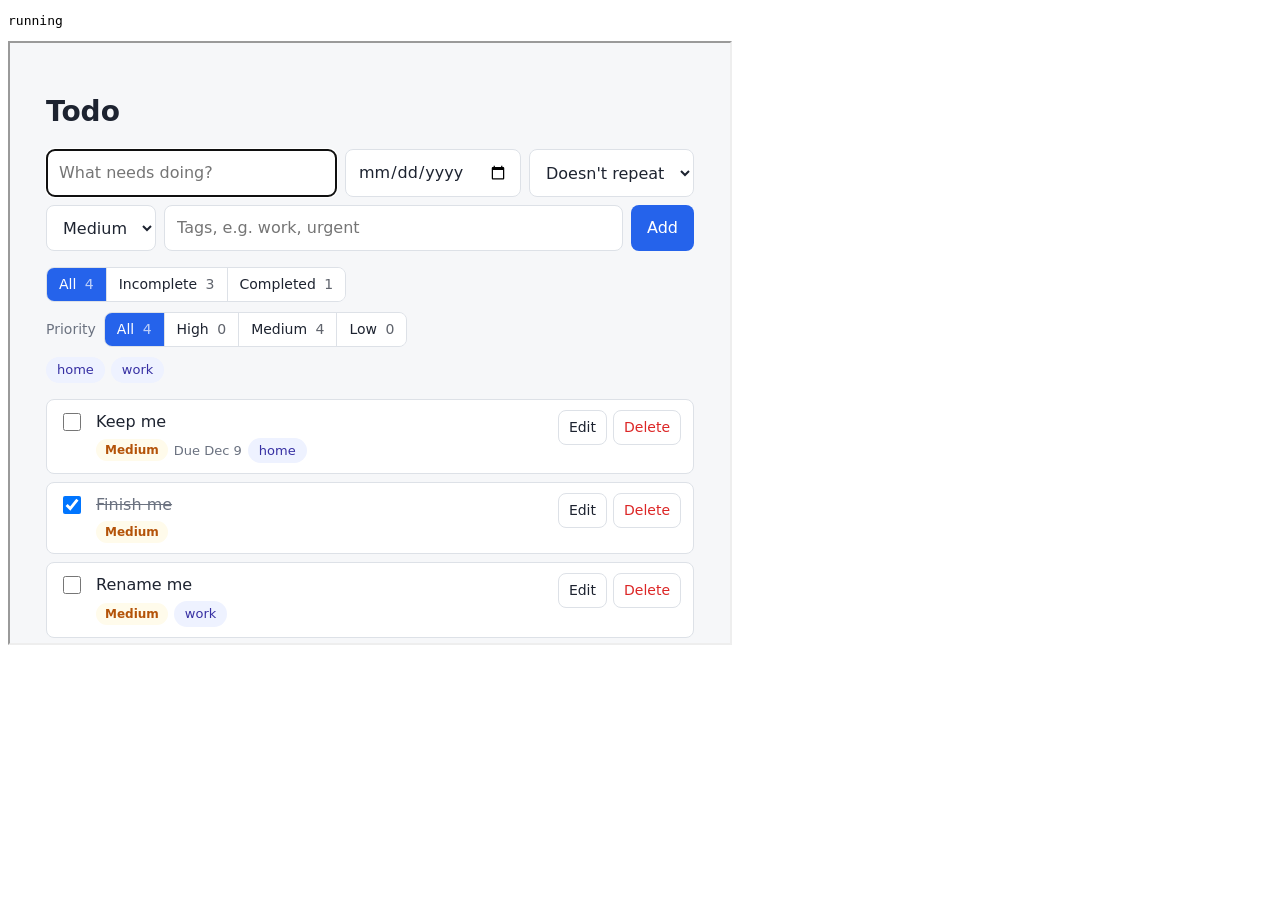
==== commit fa782423: "Add task priority to the todo app (#8) - Tasks get a priority (High / Medium / Low), chosen in the a" ====
--- a/todo/test.html
+++ b/todo/test.html
@@ -62,6 +62,10 @@
 const rows = (title) => $$(".task").filter((li) => li.querySelector(".title")?.textContent === title);
 const tagsOf = (li) => [...li.querySelectorAll(".tag")].map((t) => t.textContent);
 const statusBtn = (s) => $(`#status-filter [data-status="${s}"]`);
+const priorityBtn = (p) => $(`#priority-filter [data-priority="${p}"]`);
+const pressed = (button) => button.getAttribute("aria-pressed") === "true";
+const priorityOf = (li) => li.querySelector(".priority")?.textContent;
+const counts = (group) => [...$(group).querySelectorAll("button")].map((b) => b.querySelector(".n").textContent).join(",");
 const filterTag = (name) => [...$("#tag-filter").querySelectorAll(".tag")].find((t) => t.textContent === name);
 const errorShown = () => !$("#error").hidden && $("#error").textContent.length > 0;
 
@@ -87,11 +91,13 @@
   await waitFor(() => renders() > before, what);
 }
 
-function fill({ title = "", due = "", tags = "", repeat = "none" }) {
+// Leaving out `priority` keeps whatever the form shows, so the default can be tested.
+function fill({ title = "", due = "", tags = "", repeat = "none", priority }) {
   $("#new-task-title").value = title;
   $("#new-task-due").value = due;
   $("#new-task-tags").value = tags;
   $("#new-task-repeat").value = repeat;
+  if (priority) $("#new-task-priority").value = priority;
 }
 
 async function add(title, options = {}) {
@@ -392,6 +398,112 @@
 });
 
 // ======================================================================
+// Task priority (#8)
+// ======================================================================
+
+test("priority: adding at each level, with Medium as the default", async () => {
+  check("add form starts at Medium", $("#new-task-priority").value === "medium", $("#new-task-priority").value);
+  await add("Urgent", { priority: "high" });
+  check("form goes back to Medium after adding", $("#new-task-priority").value === "medium", $("#new-task-priority").value);
+  await add("Normal");
+  await add("Someday", { priority: "low" });
+  const shown = ["Urgent", "Normal", "Someday"].map((t) => priorityOf(row(t)));
+  check("badges show each priority", JSON.stringify(shown) === '["High","Medium","Low"]', JSON.stringify(shown));
+  const colour = (t) => win().getComputedStyle(row(t).querySelector(".priority")).color;
+  const colours = ["Urgent", "Normal", "Someday"].map(colour);
+  check("High badge is styled as high", !!row("Urgent").querySelector(".priority.priority-high"));
+  check("the three badges have different colours", new Set(colours).size === 3, colours.join(" | "));
+  check("priority counts (All, High, Medium, Low)", counts("#priority-filter") === "3,1,1,1", counts("#priority-filter"));
+});
+
+test("priority: saved after a reload, including a change made in the editor", async () => {
+  await add("Report", { priority: "low" });
+  await add("Errand", { priority: "high" });
+  const editor = await edit("Report", {}, { submit: false });
+  check("editor shows the current priority", editor.querySelector(".edit-priority").value === "low", editor.querySelector(".edit-priority").value);
+  editor.querySelector(".edit-priority").value = "high";
+  await act(() => editor.requestSubmit(), "saving the priority change");
+  check("edited priority shown", priorityOf(row("Report")) === "High", priorityOf(row("Report")));
+  await open();
+  check("priorities saved", priorityOf(row("Report")) === "High" && priorityOf(row("Errand")) === "High",
+    JSON.stringify([priorityOf(row("Report")), priorityOf(row("Errand"))]));
+});
+
+test("priority: tasks saved before #8 count as Medium", async () => {
+  await seedLegacyTask();
+  await open();
+  check("legacy task shows a Medium badge", priorityOf(row("Legacy task")) === "Medium", priorityOf(row("Legacy task")));
+  check("legacy task counted as Medium", counts("#priority-filter") === "1,0,1,0", counts("#priority-filter"));
+  await act(() => priorityBtn("medium").click(), "the Medium filter");
+  check("legacy task matches the Medium filter", JSON.stringify(titles()) === '["Legacy task"]', JSON.stringify(titles()));
+  await act(() => priorityBtn("high").click(), "the High filter");
+  check("legacy task doesn't match High", titles().length === 0, JSON.stringify(titles()));
+  await act(() => priorityBtn("all").click(), "the All priority filter");
+  const editor = await edit("Legacy task", {}, { submit: false });
+  check("editor shows Medium for a legacy task", editor.querySelector(".edit-priority").value === "medium", editor.querySelector(".edit-priority").value);
+}, { openApp: false });
+
+test("priority: a recurring task's next occurrence keeps its priority", async () => {
+  await add("Weekly review", { due: ymd(0), repeat: "weekly", priority: "high" });
+  await tick("Weekly review");
+  const copies = rows("Weekly review");
+  check("both occurrences are High", copies.length === 2 && copies.every((li) => priorityOf(li) === "High"), JSON.stringify(copies.map(priorityOf)));
+  await open();
+  const next = rows("Weekly review").find((li) => !li.classList.contains("done"));
+  check("next occurrence saved as High, a week later", priorityOf(next) === "High" && next.querySelector(".due").textContent === `Due ${label(ymd(7))}`,
+    `${priorityOf(next)} ${next?.querySelector(".due").textContent}`);
+});
+
+test("priority: filter alone and combined with status and tag", async () => {
+  await add("Fix bug", { tags: "work", priority: "high" });
+  await add("Ship release", { tags: "work", priority: "high" });
+  await add("Tidy desk", { tags: "work", priority: "low" });
+  await add("Book dentist", { tags: "home", priority: "high" });
+  await tick("Ship release");
+  check("priority counts include every status", counts("#priority-filter") === "4,3,0,1", counts("#priority-filter"));
+
+  await act(() => priorityBtn("high").click(), "the High filter");
+  check("High alone", JSON.stringify(titles()) === '["Fix bug","Ship release","Book dentist"]', JSON.stringify(titles()));
+  check("only High is pressed", pressed(priorityBtn("high")) && !pressed(priorityBtn("all")));
+  await act(() => statusBtn("incomplete").click(), "the Incomplete filter");
+  await act(() => filterTag("work").click(), "the work filter");
+  check("Incomplete + work + High", JSON.stringify(titles()) === '["Fix bug"]', JSON.stringify(titles()));
+
+  await open();
+  check("all three filters remembered after a reload",
+    pressed(statusBtn("incomplete")) && pressed(filterTag("work")) && pressed(priorityBtn("high")) && JSON.stringify(titles()) === '["Fix bug"]',
+    JSON.stringify(titles()));
+  await act(() => priorityBtn("medium").click(), "the Medium filter");
+  check("no-match message when nothing has that priority", titles().length === 0 && $("#empty").textContent === "No tasks match these filters.");
+  await act(() => priorityBtn("all").click(), "the All priority filter");
+  check("All priorities brings the others back", JSON.stringify(titles()) === '["Fix bug","Tidy desk"]', JSON.stringify(titles()));
+});
+
+test("priority: cancelling an edit keeps the saved priority", async () => {
+  await add("Pay bills", { priority: "high" });
+  const escaped = await edit("Pay bills", { priority: "low" }, { submit: false });
+  await act(() => escaped.dispatchEvent(new KeyboardEvent("keydown", { key: "Escape", bubbles: true })), "Escape to cancel");
+  check("Escape keeps High", !$(".task.editing") && priorityOf(row("Pay bills")) === "High", priorityOf(row("Pay bills")));
+  const cancelled = await edit("Pay bills", { priority: "medium" }, { submit: false });
+  await act(() => cancelled.querySelector("button.secondary").click(), "cancelling the edit");
+  check("Cancel keeps High", priorityOf(row("Pay bills")) === "High", priorityOf(row("Pay bills")));
+  await open();
+  check("cancelled changes were never saved", priorityOf(row("Pay bills")) === "High", priorityOf(row("Pay bills")));
+});
+
+test("priority: unknown or missing saved priority filter falls back to All", async () => {
+  localStorage.setItem(FILTERS_KEY, JSON.stringify({ status: "all", tag: null, priority: "urgent" }));
+  await open();
+  await add("Low one", { priority: "low" });
+  check("unknown value falls back to All", pressed(priorityBtn("all")) && JSON.stringify(titles()) === '["Low one"]', JSON.stringify(titles()));
+  // Filters saved before #8 have no priority at all.
+  localStorage.setItem(FILTERS_KEY, JSON.stringify({ status: "incomplete", tag: null }));
+  await open();
+  check("missing value falls back to All, other filters kept",
+    pressed(priorityBtn("all")) && pressed(statusBtn("incomplete")) && JSON.stringify(titles()) === '["Low one"]', JSON.stringify(titles()));
+}, { openApp: false });
+
+// ======================================================================
 // Unusual input
 // ======================================================================
 
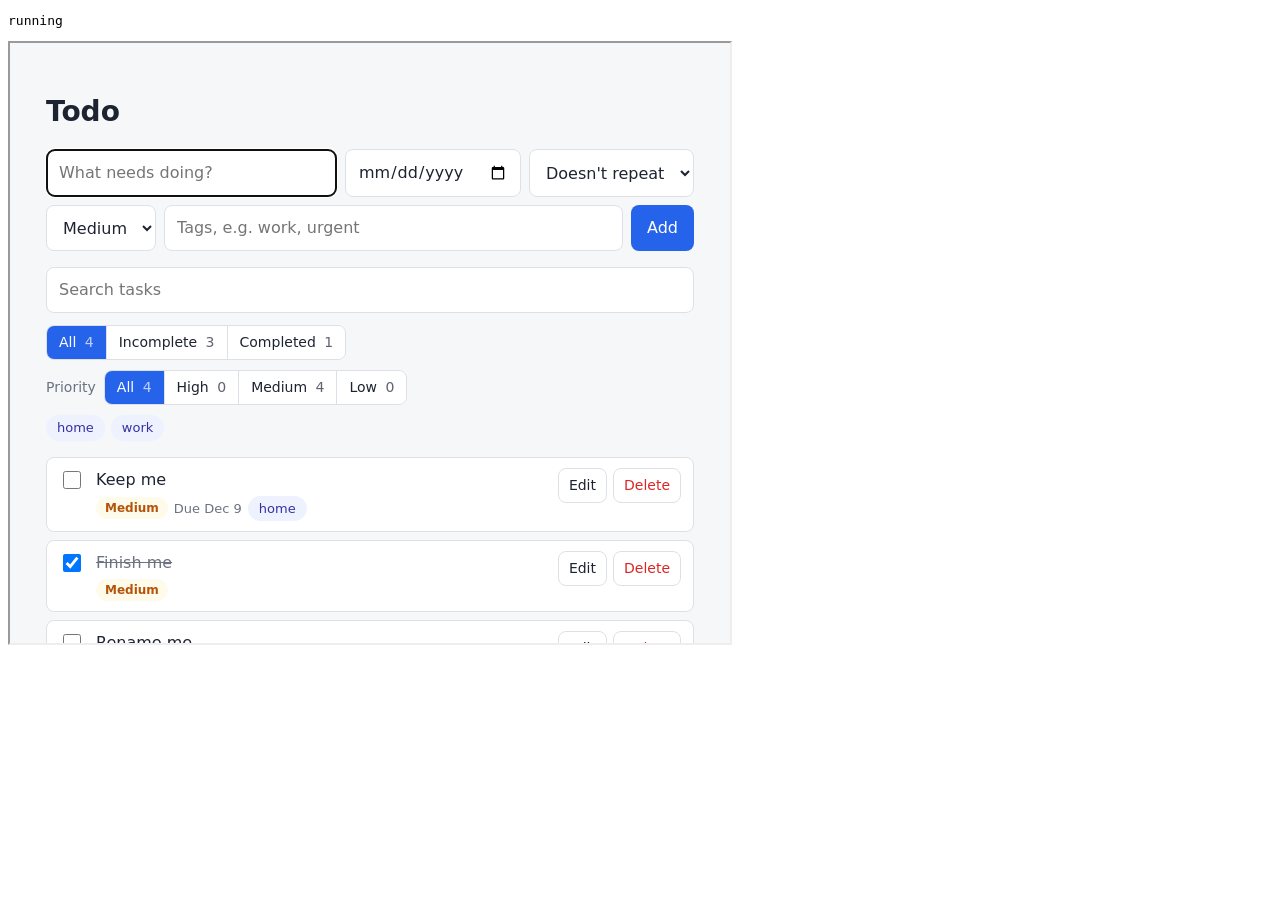
==== commit 3346d74c: "Add search to the todo app (#18) Search box above the filters narrows the list as you type. Every wo" ====
--- a/todo/test.html
+++ b/todo/test.html
@@ -504,6 +504,93 @@
 }, { openApp: false });
 
 // ======================================================================
+// Search (#18)
+// ======================================================================
+
+const search = (text) => act(() => {
+  $("#search").value = text;
+  $("#search").dispatchEvent(new Event("input", { bubbles: true }));
+}, `the search "${text}"`);
+
+async function searchTasks() {
+  await add("Weekly report", { tags: "work", priority: "high" });
+  await add("Buy milk", { tags: "home" });
+  await add("Call mom", { tags: "family" });
+}
+
+test("search: matches the title, a tag or part of a word, ignoring case", async () => {
+  await searchTasks();
+  await search("REP");
+  check("title, any case", JSON.stringify(titles()) === '["Weekly report"]', JSON.stringify(titles()));
+  await search("hom");
+  check("part of a tag", JSON.stringify(titles()) === '["Buy milk"]', JSON.stringify(titles()));
+  await search("milk");
+  check("part of a title", JSON.stringify(titles()) === '["Buy milk"]', JSON.stringify(titles()));
+  await search("   ");
+  check("spaces only means no search", titles().length === 3, JSON.stringify(titles()));
+});
+
+test("search: every word must match, across title and tags", async () => {
+  await searchTasks();
+  await search("report work");
+  check("title word + tag word", JSON.stringify(titles()) === '["Weekly report"]', JSON.stringify(titles()));
+  await search("report home");
+  check("no task has both words", titles().length === 0, JSON.stringify(titles()));
+  check("no-match message", !$("#empty").hidden && $("#empty").textContent === "No tasks match these filters.", $("#empty").textContent);
+});
+
+test("search: special characters are matched as plain text", async () => {
+  await add("Fix (urgent) bug.*");
+  await add("Plain task");
+  await search("(urgent)");
+  check("brackets", JSON.stringify(titles()) === '["Fix (urgent) bug.*"]', JSON.stringify(titles()));
+  await search(".*");
+  check("dot-star is not a wildcard", JSON.stringify(titles()) === '["Fix (urgent) bug.*"]', JSON.stringify(titles()));
+});
+
+test("search: combines with the status, tag and priority filters", async () => {
+  await add("Write report", { tags: "work", priority: "high" });
+  await add("Read report", { tags: "work", priority: "high" });
+  await add("Report taxes", { tags: "home", priority: "high" });
+  await add("File report", { tags: "work", priority: "low" });
+  await tick("Read report");
+  const before = [counts("#status-filter"), counts("#priority-filter")].join(" | ");
+  await search("report");
+  check("search alone", titles().length === 4, JSON.stringify(titles()));
+  check("filter counts unchanged by search", [counts("#status-filter"), counts("#priority-filter")].join(" | ") === before, before);
+  await act(() => statusBtn("incomplete").click(), "the incomplete filter");
+  await act(() => filterTag("work").click(), "the work filter");
+  await act(() => priorityBtn("high").click(), "the High filter");
+  check("search + incomplete + work + High", JSON.stringify(titles()) === '["Write report"]', JSON.stringify(titles()));
+});
+
+test("search: × and Escape clear it", async () => {
+  await searchTasks();
+  check("× hidden while empty", $("#search-clear").hidden);
+  await search("milk");
+  check("× shown while searching", !$("#search-clear").hidden);
+  await act(() => $("#search-clear").click(), "the × button");
+  check("× clears the box and shows everything", $("#search").value === "" && titles().length === 3 && $("#search-clear").hidden,
+    JSON.stringify(titles()));
+  await search("mom");
+  await act(() => $("#search").dispatchEvent(new KeyboardEvent("keydown", { key: "Escape", bubbles: true })), "Escape");
+  check("Escape clears the box and shows everything", $("#search").value === "" && titles().length === 3, JSON.stringify(titles()));
+});
+
+test("search: not saved after a reload, while the other filters are", async () => {
+  await searchTasks();
+  await tick("Call mom");
+  await act(() => statusBtn("incomplete").click(), "the incomplete filter");
+  await search("milk");
+  check("search applied", JSON.stringify(titles()) === '["Buy milk"]', JSON.stringify(titles()));
+  check("search isn't in the saved filters", !(localStorage.getItem(FILTERS_KEY) || "").includes("milk"), localStorage.getItem(FILTERS_KEY));
+  await open();
+  check("box starts empty", $("#search").value === "" && $("#search-clear").hidden);
+  check("status filter kept, no search applied", pressed(statusBtn("incomplete")) && JSON.stringify(titles()) === '["Weekly report","Buy milk"]',
+    JSON.stringify(titles()));
+});
+
+// ======================================================================
 // Unusual input
 // ======================================================================
 
